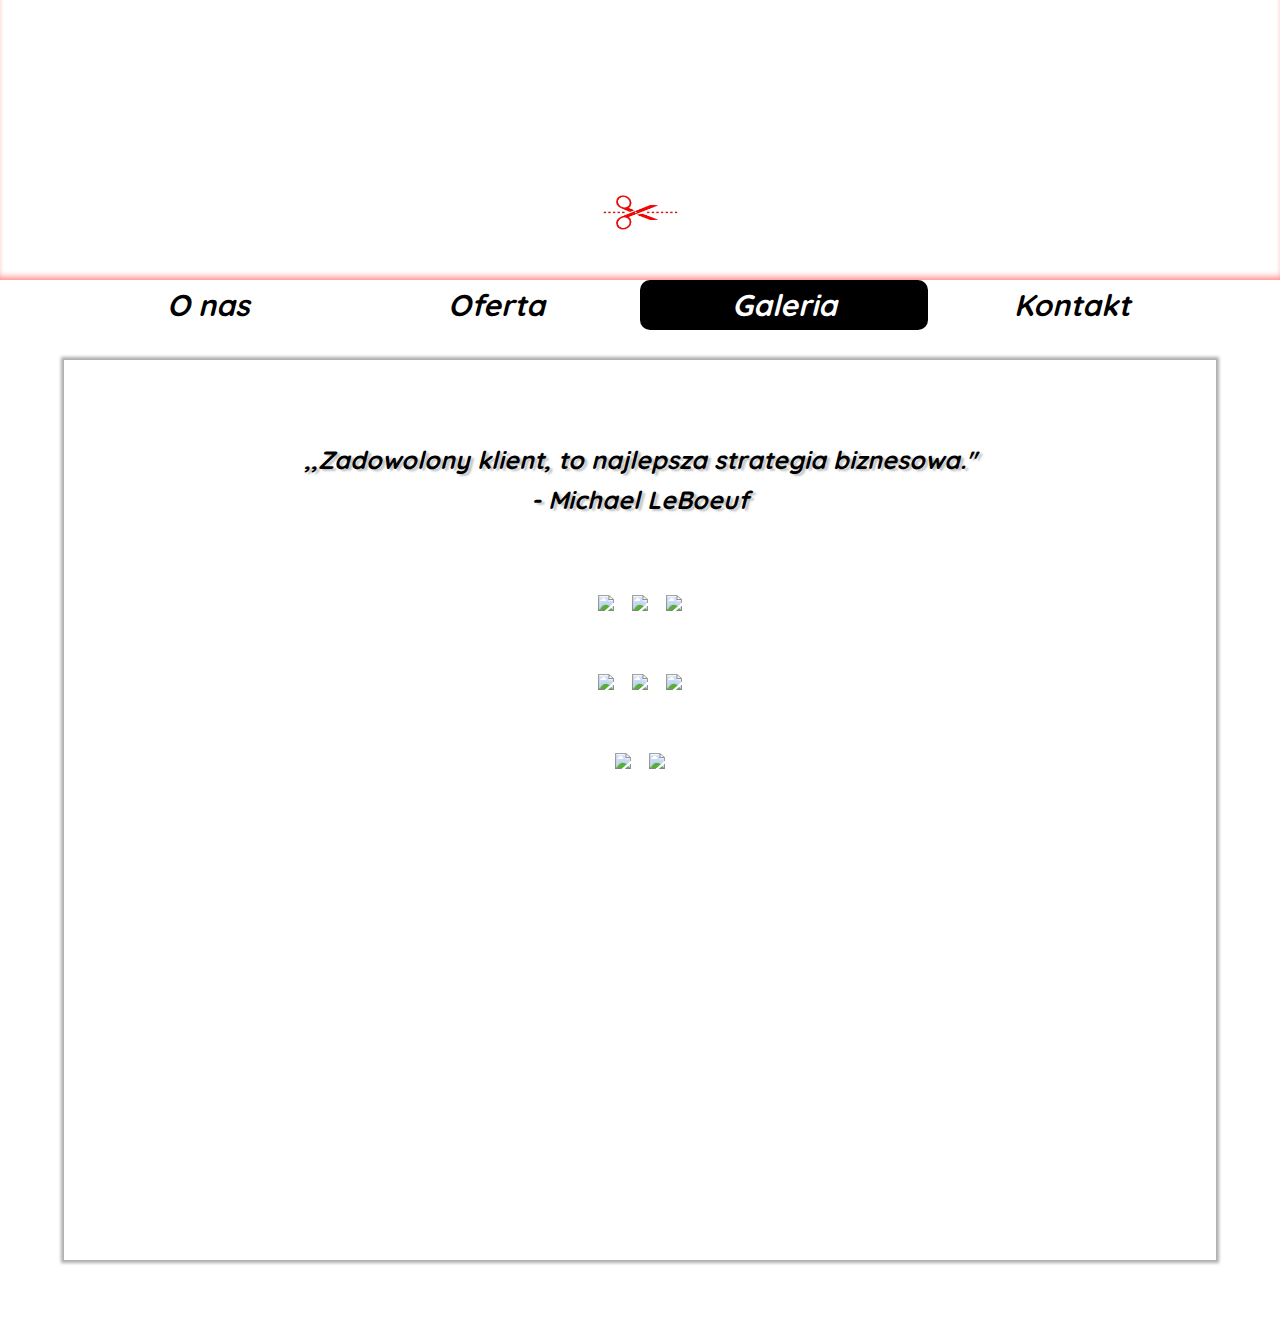
==== galeria.html @ 65d22540 "Add files via upload" ====
<!DOCTYPE html>
<html lang="pl">
	<head>
		<meta charset="UTF-8">
		<meta name="viewport" content="width=device-width, initial-scale=1.0">
		<meta name="keywords" content="">
		<meta name="" content="...">
		 <link href="style_galeria.css" rel="stylesheet" >
		 <link href="https://fonts.googleapis.com/css2?family=Goblin+One&family=Quicksand:wght@300&display=swap" rel="stylesheet">
		<title>Wyczesani - Studio Fryzjerskie</title>
	</head>
	
	<body>
		<header>
			<h1>Wyczesani</h1>
			<h2>Fryzjerstwo Artystyczne</h2>
			<img src="scissors.jpg" alt="ikona nożyczek">
		</header>
		<nav>
			<ul>
				<li><a href="o_nas.html">O nas</a></li>
				<li><a href="oferta.html">Oferta</a></li>
				<li><a href="galeria.html">Galeria</a></li>
				<li><a href="kontakt.html">Kontakt</a></li>
			</ul>
		</nav>
		<main>
			<p id="cytat">,,Zadowolony klient, to najlepsza strategia biznesowa.''<br>- Michael LeBoeuf</p>
			<div id="row1">
				<img id="img1" src="woman/1.jpg">
				<img id="img5" src="man/1.jpg">
				<img id="img3" src="woman/3.jpg">
			</div>
			<div id="row2">
				<img id="img7" src="man/3.jpg">
				<img id="img6" src="man/2.jpg">
				<img id="img8" src="man/4.jpg">
			</div>
			<div id="row3">
				<img id="img2" src="woman/woman.jpg">
				<img id="img4" src="woman/4.jpg">
			</div>
		</main>
	</body>
---- style_galeria.css ----
* {
	margin: 0;
	padding: 0;
}

html {
	font-size: 62.5%;
}

body {
	font-family: quicksand;
	padding-bottom: 8rem;
}

header {
	width: 100%;
	height: 28rem;
	text-align: center;
	box-shadow: 0px -5px 6px -2px rgba(255,0,0,0.45) inset;
	-webkit-box-shadow: 0px -5px 6px -2px rgba(255,0,0,0.45) inset;
	-moz-box-shadow: 0px -5px 6px -2px rgba(255,0,0,0.45) inset;
	padding-top: 3rem;
	box-sizing: border-box;
}

h1 {
	font-size: 10rem;
	opacity: 0;
	animation: appearing-top;
	animation-duration: 1s;
	/*animation-delay: 0.5s;*/
	animation-fill-mode: forwards;
}

@keyframes appearing-top {
	0% {
		opacity: 0;
		transform: translateY(-100px);
	}
	
	100% {
		opacity: 1;
	}
}

h2 {
	font-size: 2.4rem;
	color: red;
	opacity: 0;
	animation: appearing-bottom;
	animation-duration: 1s;
	/*animation-delay: 0.5s;*/
	animation-fill-mode: forwards;
}

@keyframes appearing-bottom {
	0% {
		opacity: 0;
		transform: translateY(100px);
	}
	
	100% {
		opacity: 1;
	}
}

header > img {
    width: 6%;
    margin-top: 1rem;
}

ul {
	list-style: none;
	display: flex;
	width: 90%;
	height: 5rem;
	margin: 0 auto 3rem auto;
}

li:nth-child(3) {
	background-color: black;
	color: white;
}

li {
	display: flex;
	flex: 1;
	justify-content: center;
	align-items: center;
	font-size: 3rem;
	font-weight: bold;
	font-style: italic;
	-webkit-border-radius: 10px;
	-webkit-border-radius: 10px;
	-moz-border-radius: 10px;
	-moz-border-radius: 10px;
	border-radius: 10px;
	border-radius: 10px;
}

li:hover {
    color: red;
    font-style: italic;
    cursor: pointer;
}

main {
	width: 90%;
	min-height: 100vh;
	margin: 0 auto;
	box-sizing: border-box;
	padding-top: 8rem;
	padding-bottom: 8rem;
	position: relative;
	-webkit-box-shadow: 0px 0px 3px 3px rgba(0,0,0,0.32); 
	box-shadow: 0px 0px 3px 3px rgba(0,0,0,0.32);
}

#cytat {
	text-align: center;
	font-style: italic;
	font-weight: bold;
	line-height: 4rem;
	text-shadow: 3px 2px 2px rgb(150 150 150 / 56%);
	font-size: 2.5rem;
}

main img {
	width: 25%;
	border: 5px solid white;
}

#row1 {
	text-align: center;
	margin-top: 70px;
}

#img1 {
	margin-right: 5px;
}

#img5 {
	margin-right: 5px;
}

#row2 {
	margin-top: 50px;
	text-align: center;
}

#img7 {
	margin-right: 5px;
}

#img6 {
	margin-right: 5px;
}

#img4 {
	width: 20%;
}

#row3 {
	margin-top: 50px;
	margin-bottom: 80px;
	text-align: center;
}

#img2 {
	width: 16%;
	margin-right: 5px;
}

@media (min-width: 320px) and (max-width: 480px) {
	html {
		font-size: 32%;
	}
	
	main img {
		display: block;
		margin: 0 auto !important;
		width: 80% !important;
	}
	
	#row2 {
		margin: 0;
	}
	
	#row3 {
		margin: 0;
	}
}

@media (min-width: 481px) and (max-width: 768px) {
	
	html {
		font-size: 40%;
	}
	
	main img {
		display: block;
		margin: 0 auto !important;
		width: 280px !important;
	}
	
	#row2 {
		margin: 0;
	}
	
	#row3 {
		margin: 0;
	}
}

@media (min-width: 1600px) {
	
	html {
		font-size: 80%;
	}
}



a, a:hover, a:visited, a:active {
  color: inherit;
  text-decoration: none;
 }
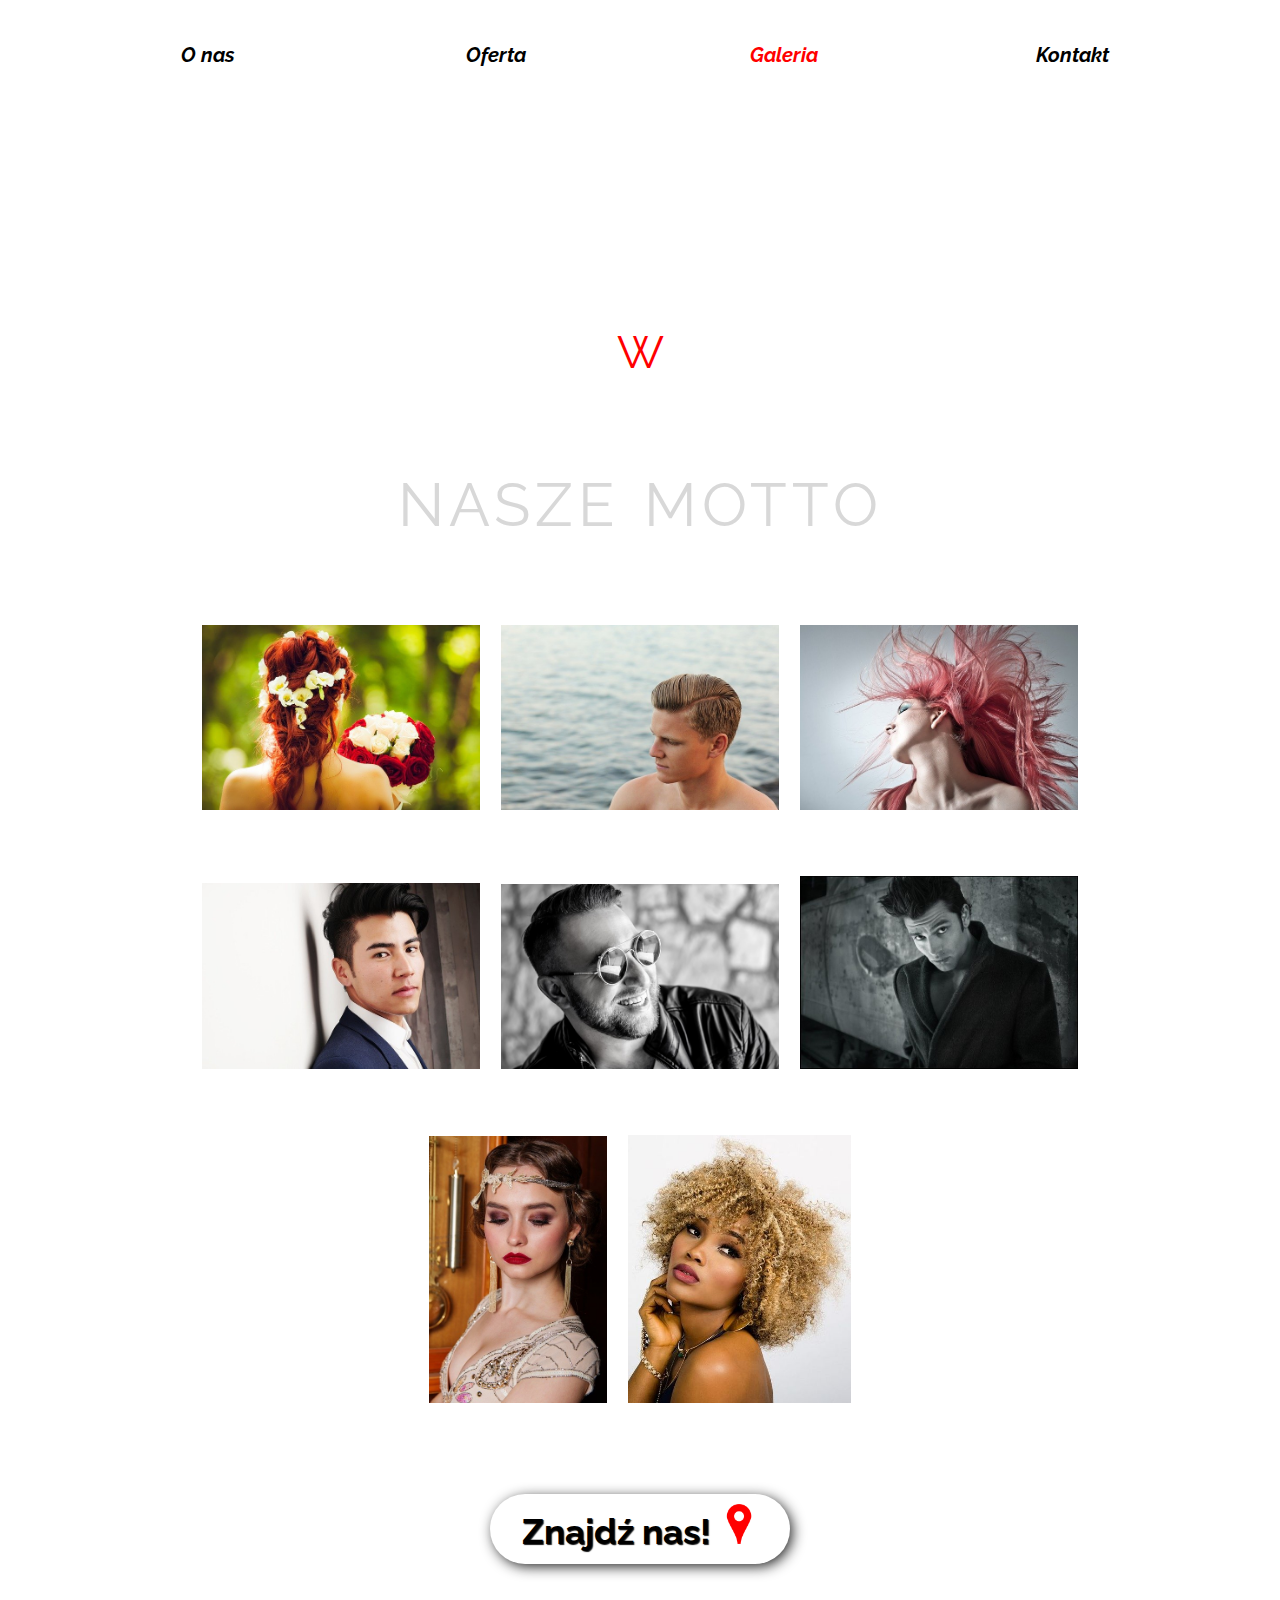
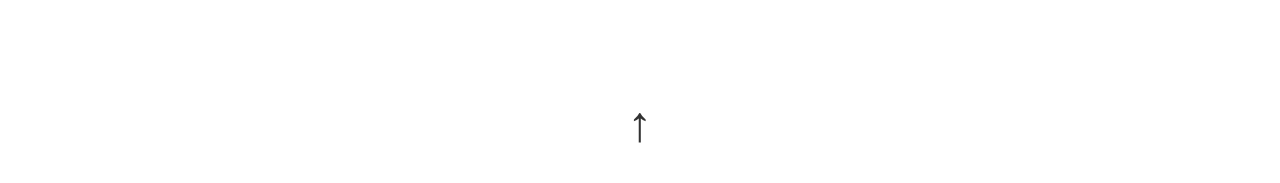
==== commit 8c9a1db9: "Add files via upload" ====
--- a/galeria.html
+++ b/galeria.html
@@ -6,16 +6,13 @@
 		<meta name="keywords" content="">
 		<meta name="" content="...">
 		 <link href="style_galeria.css" rel="stylesheet" >
-		 <link href="https://fonts.googleapis.com/css2?family=Goblin+One&family=Quicksand:wght@300&display=swap" rel="stylesheet">
+		 <link rel="preconnect" href="https://fonts.gstatic.com">
+		<link href="https://fonts.googleapis.com/css2?family=Raleway&display=swap" rel="stylesheet">
+		<script src="galeria-main.js" defer></script>
 		<title>Wyczesani - Studio Fryzjerskie</title>
 	</head>
 	
 	<body>
-		<header>
-			<h1>Wyczesani</h1>
-			<h2>Fryzjerstwo Artystyczne</h2>
-			<img src="scissors.jpg" alt="ikona nożyczek">
-		</header>
 		<nav>
 			<ul>
 				<li><a href="o_nas.html">O nas</a></li>
@@ -24,8 +21,13 @@
 				<li><a href="kontakt.html">Kontakt</a></li>
 			</ul>
 		</nav>
+		<header>
+			<h1>Wyczesani</h1>
+			<h2>Fryzjerstwo Artystyczne</h2>
+			<span>W</span>
+		</header>
 		<main>
-			<p id="cytat">,,Zadowolony klient, to najlepsza strategia biznesowa.''<br>- Michael LeBoeuf</p>
+			<div><p id="cytat">,,Zadowolony klient, to najlepsza strategia biznesowa.''<br>- Michael LeBoeuf</p></div>
 			<div id="row1">
 				<img id="img1" src="woman/1.jpg">
 				<img id="img5" src="man/1.jpg">
@@ -40,5 +42,7 @@
 				<img id="img2" src="woman/woman.jpg">
 				<img id="img4" src="woman/4.jpg">
 			</div>
+			<a href="kontakt.html"><div id="button">Znajdź nas! <img src="marker-128.png"></div></a>
 		</main>
+		<footer><a href="#"><span>&#8593;</span></a></footer>
 	</body>--- a/style_galeria.css
+++ b/style_galeria.css
@@ -5,20 +5,20 @@
 
 html {
 	font-size: 62.5%;
+	scroll-behavior: smooth;
 }
 
 body {
-	font-family: quicksand;
-	padding-bottom: 8rem;
+	font-family: 'Raleway', sans-serif;
+	overflow-x: hidden;
+	padding-top: 3rem;
+	box-sizing: border-box;
 }
 
 header {
 	width: 100%;
 	height: 28rem;
 	text-align: center;
-	box-shadow: 0px -5px 6px -2px rgba(255,0,0,0.45) inset;
-	-webkit-box-shadow: 0px -5px 6px -2px rgba(255,0,0,0.45) inset;
-	-moz-box-shadow: 0px -5px 6px -2px rgba(255,0,0,0.45) inset;
 	padding-top: 3rem;
 	box-sizing: border-box;
 }
@@ -32,10 +32,17 @@
 	animation-fill-mode: forwards;
 }
 
+.appearing-top {
+	animation: appearing-top;
+	animation-duration: 1s;
+	/*animation-delay: 0.5s;*/
+	animation-fill-mode: forwards;
+}
+
 @keyframes appearing-top {
 	0% {
 		opacity: 0;
-		transform: translateY(-100px);
+		transform: translateY(-75px);
 	}
 	
 	100% {
@@ -46,17 +53,19 @@
 h2 {
 	font-size: 2.4rem;
 	color: red;
+	margin: 2rem auto 2rem auto;
 	opacity: 0;
 	animation: appearing-bottom;
 	animation-duration: 1s;
 	/*animation-delay: 0.5s;*/
 	animation-fill-mode: forwards;
+	z-index: 2;
 }
 
 @keyframes appearing-bottom {
 	0% {
 		opacity: 0;
-		transform: translateY(100px);
+		transform: translateY(75px);
 	}
 	
 	100% {
@@ -64,9 +73,25 @@
 	}
 }
 
-header > img {
-    width: 6%;
-    margin-top: 1rem;
+.appearing-bottom {
+	animation: appearing-bottom;
+	animation-duration: 1s;
+	/*animation-delay: 0.5s;*/
+	animation-fill-mode: forwards;
+}
+
+header > span {
+    margin: 2rem auto 0 auto;
+	font-size: 4.5rem;
+	margin-top: 2rem;
+	color: red;
+	animation: textshadow 3s forwards;
+}
+
+@keyframes textshadow {
+	100% {
+		text-shadow: 0px 0px 13px #CE5937;
+	}
 }
 
 ul {
@@ -78,8 +103,7 @@
 }
 
 li:nth-child(3) {
-	background-color: black;
-	color: white;
+	color: red;
 }
 
 li {
@@ -87,7 +111,7 @@
 	flex: 1;
 	justify-content: center;
 	align-items: center;
-	font-size: 3rem;
+	font-size: 2rem;
 	font-weight: bold;
 	font-style: italic;
 	-webkit-border-radius: 10px;
@@ -109,11 +133,27 @@
 	min-height: 100vh;
 	margin: 0 auto;
 	box-sizing: border-box;
-	padding-top: 8rem;
-	padding-bottom: 8rem;
+	padding: 8rem 2rem 2rem 2rem;
 	position: relative;
-	-webkit-box-shadow: 0px 0px 3px 3px rgba(0,0,0,0.32); 
-	box-shadow: 0px 0px 3px 3px rgba(0,0,0,0.32);
+	font-size: 2.5rem;
+	text-align: center;
+}
+
+main > div:nth-child(1) {
+	position: relative;
+}
+
+main > div:nth-child(1)::before {
+	content: "NASZE MOTTO";
+	position: absolute;
+	inset: 0;
+	text-align: center;
+	color: grey;
+	font-size: 6rem;
+	letter-spacing: 5px;
+	word-spacing: 4px;
+	z-index: -2;
+	opacity: 0.3;
 }
 
 #cytat {
@@ -125,6 +165,17 @@
 	font-size: 2.5rem;
 }
 
+@keyframes appearing {
+	100% {
+		opacity: 1;
+	}
+}
+
+.appearing {
+	animation: appearing 1.5s forwards;
+	animation-delay: 0.5s;
+}
+
 main img {
 	width: 25%;
 	border: 5px solid white;
@@ -171,12 +222,58 @@
 	margin-right: 5px;
 }
 
+#button {
+	width: 30rem;
+	height: 7rem;
+	margin: 0 auto;
+	margin-bottom: 3rem;
+	font-size: 3.5rem;
+	text-align: center;
+	line-height: 7rem;
+	font-weight: bold;
+	-webkit-border-radius: 35px;
+	-moz-border-radius: 35px;
+	border-radius: 35px;
+	-webkit-box-shadow: 3px 3px 14px -1px rgba(0,0,0,0.92); 
+	box-shadow: 3px 3px 14px -1px rgba(0,0,0,0.92);
+	text-shadow: 1px 1px 1px rgba(0,0,0,0.91);
+}
+
+#button:hover {
+	cursor: pointer;
+	opacity: 0.7;
+}
+
+#button > img {
+	border: none;
+	height: 4rem;
+	width: 4rem;
+	margin: 1rem 0 0 0;
+	display: inline;
+}
+
+footer {
+	width: 100%;
+	text-align: center;
+	font-size: 5rem;
+	margin-top: 8rem;
+	padding-bottom: 3rem;
+	opacity: 0.8;
+}
+
+footer span:hover {
+	display: block;
+	transition-duration: 2s;
+	cursor: pointer;
+	transform: translateY(-1.5rem);
+}
+
 @media (min-width: 320px) and (max-width: 480px) {
 	html {
 		font-size: 32%;
 	}
 	
-	main img {
+	main > div > img {
 		display: block;
 		margin: 0 auto !important;
 		width: 80% !important;
@@ -189,6 +286,10 @@
 	#row3 {
 		margin: 0;
 	}
+	
+	#button {
+		margin-top: 5rem;
+	}
 }
 
 @media (min-width: 481px) and (max-width: 768px) {
@@ -197,7 +298,7 @@
 		font-size: 40%;
 	}
 	
-	main img {
+	main > div > img {
 		display: block;
 		margin: 0 auto !important;
 		width: 280px !important;
@@ -209,6 +310,10 @@
 	
 	#row3 {
 		margin: 0;
+	}
+	
+	#button {
+		margin-top: 5rem;
 	}
 }
 
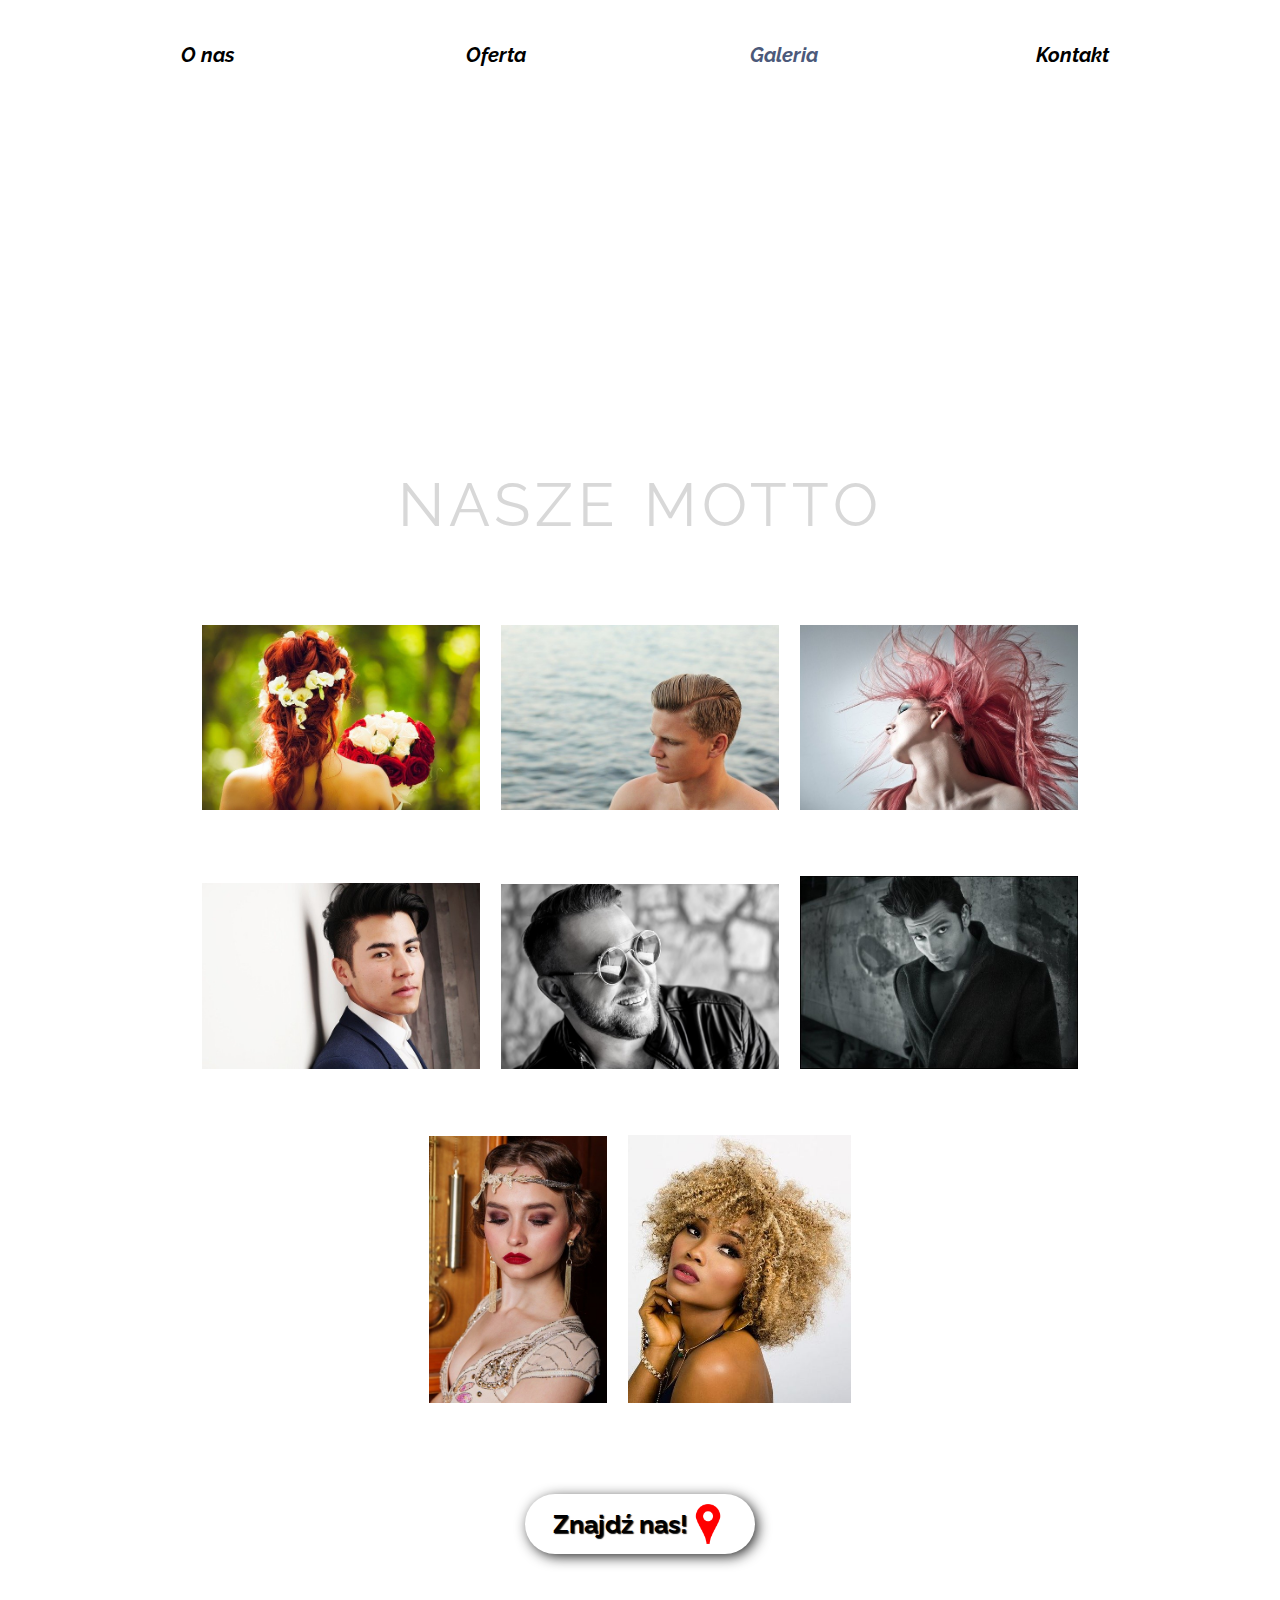
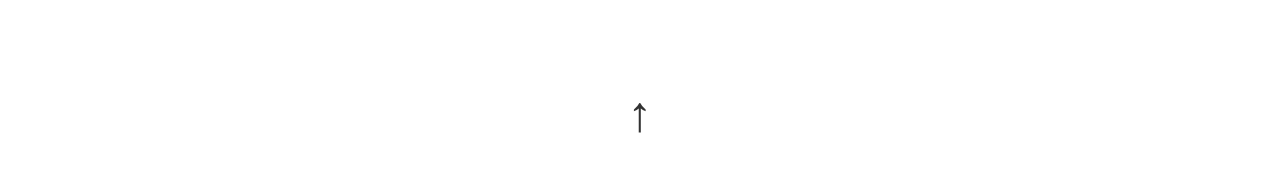
==== commit 70851731: "Add files via upload" ====
--- a/galeria.html
+++ b/galeria.html
@@ -24,7 +24,6 @@
 		<header>
 			<h1>Wyczesani</h1>
 			<h2>Fryzjerstwo Artystyczne</h2>
-			<span>W</span>
 		</header>
 		<main>
 			<div><p id="cytat">,,Zadowolony klient, to najlepsza strategia biznesowa.''<br>- Michael LeBoeuf</p></div>
--- a/style_galeria.css
+++ b/style_galeria.css
@@ -21,10 +21,13 @@
 	text-align: center;
 	padding-top: 3rem;
 	box-sizing: border-box;
+	position: relative;
 }
 
 h1 {
-	font-size: 10rem;
+	font-size: 16rem;
+	font-family: SilverBellyButton;
+	color: #4c597a;
 	opacity: 0;
 	animation: appearing-top;
 	animation-duration: 1s;
@@ -52,7 +55,7 @@
 
 h2 {
 	font-size: 2.4rem;
-	color: red;
+	color: #4c597a;
 	margin: 2rem auto 2rem auto;
 	opacity: 0;
 	animation: appearing-bottom;
@@ -60,6 +63,10 @@
 	/*animation-delay: 0.5s;*/
 	animation-fill-mode: forwards;
 	z-index: 2;
+	position: absolute;
+	top: 22rem;
+	left: 47%;
+	color: grey;
 }
 
 @keyframes appearing-bottom {
@@ -80,13 +87,6 @@
 	animation-fill-mode: forwards;
 }
 
-header > span {
-    margin: 2rem auto 0 auto;
-	font-size: 4.5rem;
-	margin-top: 2rem;
-	color: red;
-	animation: textshadow 3s forwards;
-}
 
 @keyframes textshadow {
 	100% {
@@ -103,7 +103,7 @@
 }
 
 li:nth-child(3) {
-	color: red;
+	color: #4c597a;
 }
 
 li {
@@ -123,7 +123,7 @@
 }
 
 li:hover {
-    color: red;
+    color: #4c597a;
     font-style: italic;
     cursor: pointer;
 }
@@ -173,7 +173,7 @@
 
 .appearing {
 	animation: appearing 1.5s forwards;
-	animation-delay: 0.5s;
+	animation-delay: 1s;
 }
 
 main img {
@@ -223,13 +223,11 @@
 }
 
 #button {
-	width: 30rem;
-	height: 7rem;
+	width: 23rem;
+	height: 6rem;
 	margin: 0 auto;
 	margin-bottom: 3rem;
-	font-size: 3.5rem;
-	text-align: center;
-	line-height: 7rem;
+	font-size: 2.5rem;
 	font-weight: bold;
 	-webkit-border-radius: 35px;
 	-moz-border-radius: 35px;
@@ -237,6 +235,9 @@
 	-webkit-box-shadow: 3px 3px 14px -1px rgba(0,0,0,0.92); 
 	box-shadow: 3px 3px 14px -1px rgba(0,0,0,0.92);
 	text-shadow: 1px 1px 1px rgba(0,0,0,0.91);
+	display: flex;
+	align-items: center;
+	justify-content: center;
 }
 
 #button:hover {
@@ -248,8 +249,6 @@
 	border: none;
 	height: 4rem;
 	width: 4rem;
-	margin: 1rem 0 0 0;
-	display: inline;
 }
 
 footer {
@@ -273,6 +272,15 @@
 		font-size: 32%;
 	}
 	
+	h1 {
+		font-size: 15rem;
+	}
+	
+	h2 {
+		top: 21rem;
+		left: 43%;
+	}
+	
 	main > div > img {
 		display: block;
 		margin: 0 auto !important;
@@ -329,4 +337,10 @@
 a, a:hover, a:visited, a:active {
   color: inherit;
   text-decoration: none;
- }+ }
+ 
+ 
+ @font-face {
+  font-family:"SilverBellyButton";
+  src: url("SilverBellyButton.ttf") format("truetype");
+}